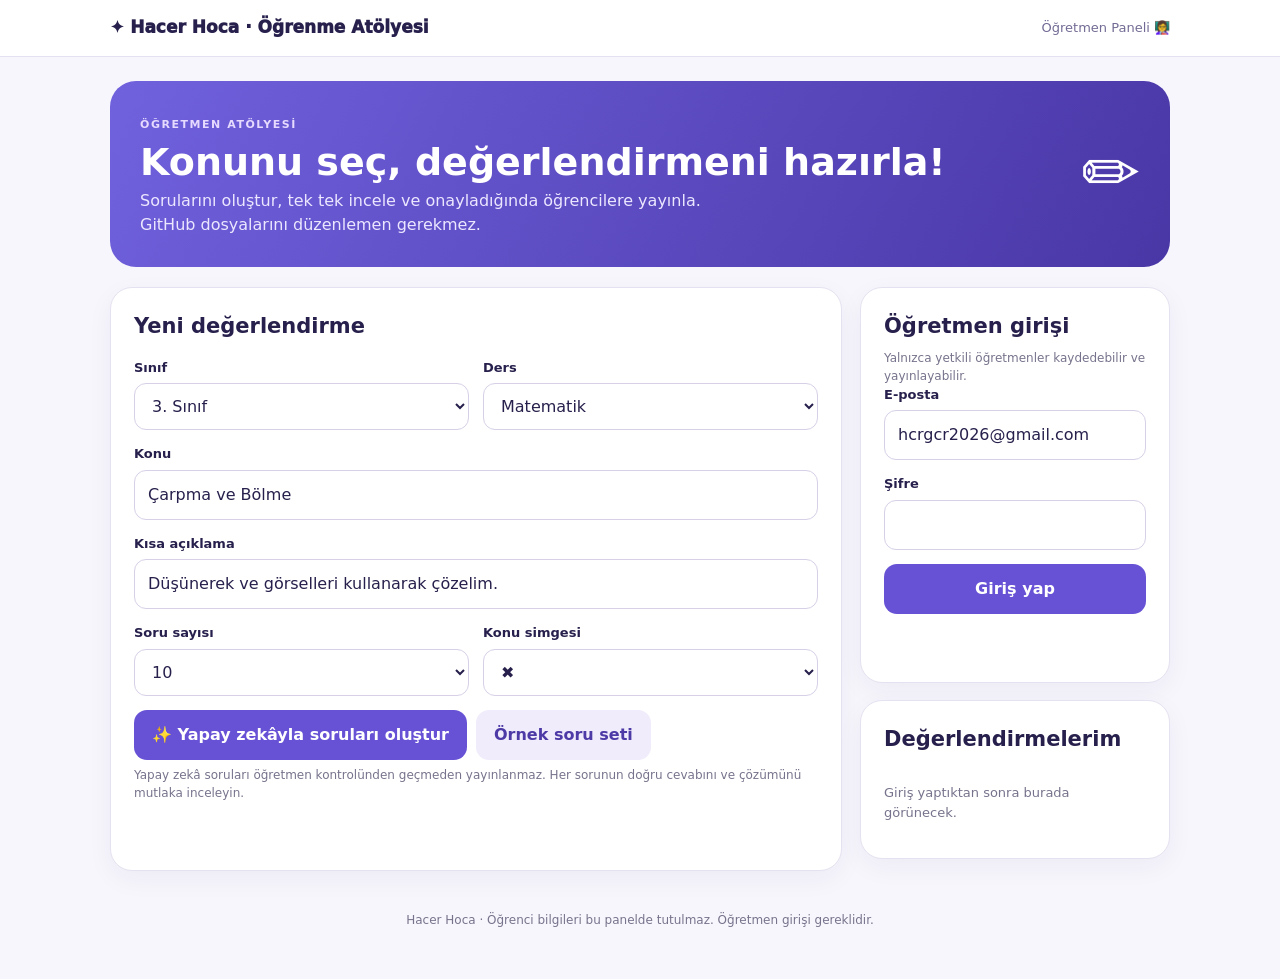
==== ogretmen/index.html @ 22d7fb42 "Add files via upload" ====
<!doctype html><html lang="tr"><head><meta charset="utf-8"><meta name="viewport" content="width=device-width,initial-scale=1"><title>Öğretmen Paneli · Hacer Hoca</title><link rel="stylesheet" href="../assets/panel.css"></head>
<body><header class="top"><div class="wrap"><a href="../index.html" class="logo">✦ Hacer Hoca · Öğrenme Atölyesi</a><span style="color:#736b95;font-size:13px">Öğretmen Paneli <span aria-hidden="true">👩‍🏫</span></span></div></header><main class="wrap">
<section class="hero"><div><span class="eyebrow">Öğretmen atölyesi</span><h1>Konunu seç, değerlendirmeni hazırla!</h1><p>Sorularını oluştur, tek tek incele ve onayladığında öğrencilere yayınla. GitHub dosyalarını düzenlemen gerekmez.</p></div><span class="hero-icon" aria-hidden="true">✏️</span></section>
<div id="config-warning" class="notice warn hidden" role="status">Bu ekranın tasarım önizlemesi çalışıyor. Canlı yayın için Railway API bağlantısı gerekiyor. Demo sorularını oluşturup önizleyebilirsin; yayın yapamazsın.</div>
<div class="columns"><section class="panel" aria-labelledby="create-title"><h2 id="create-title">Yeni değerlendirme</h2>
<div class="fields"><div class="field"><label for="grade">Sınıf</label><select id="grade"><option value="1">1. Sınıf</option><option value="2">2. Sınıf</option><option value="3" selected>3. Sınıf</option><option value="4">4. Sınıf</option></select></div><div class="field"><label for="subject">Ders</label><select id="subject"><option value="math">Matematik</option><option value="turkish">Türkçe</option><option value="life">Hayat Bilgisi</option><option value="science">Fen Bilimleri</option><option value="social">Sosyal Bilgiler</option></select></div></div>
<div class="field"><label for="topic">Konu</label><input id="topic" maxlength="110" value="Çarpma ve Bölme" placeholder="Örneğin: Çarpma ve Bölme"></div>
<div class="field"><label for="description">Kısa açıklama</label><input id="description" maxlength="300" value="Düşünerek ve görselleri kullanarak çözelim." placeholder="Öğrencilere görünen kısa açıklama"></div>
<div class="fields"><div class="field"><label for="count">Soru sayısı</label><select id="count"><option>10</option><option>15</option><option>20</option></select></div><div class="field"><label for="emoji">Konu simgesi</label><select id="emoji"><option>✖️</option><option>🍕</option><option>📘</option><option>🧩</option><option>🔬</option><option>🌈</option><option>⏰</option></select></div></div>
<div class="row"><button id="generate">✨ Yapay zekâyla soruları oluştur</button><button class="secondary" id="demo">Örnek soru seti</button></div><p class="hint">Yapay zekâ soruları öğretmen kontrolünden geçmeden yayınlanmaz. Her sorunun doğru cevabını ve çözümünü mutlaka inceleyin.</p>
<div id="editor-wrap" class="hidden"><h2 style="margin-top:25px">Soruları düzenle <span id="qcount" class="pill"></span></h2><div id="questions"></div><div class="toolbar"><button id="preview" class="secondary">👁 Öğrenci önizlemesi</button><button id="draft">Taslak kaydet</button><button id="publish">🚀 Yayınla</button></div></div>
<p id="work-status" class="status" role="status" aria-live="polite"></p></section>
<aside><section class="panel" style="margin-bottom:17px"><div class="row" style="justify-content:space-between"><h2 style="margin:0">Öğretmen girişi</h2><button id="logout" class="ghost hidden">Çıkış</button></div><div id="login-view"><p class="hint">Yalnızca yetkili öğretmenler kaydedebilir ve yayınlayabilir.</p><div class="field"><label for="email">E-posta</label><input id="email" type="email" autocomplete="username" value="hcrgcr2026@gmail.com" placeholder="E-posta adresi" required></div><div class="field"><label for="password">Şifre</label><input id="password" type="password" autocomplete="current-password" required></div><button id="login" style="width:100%">Giriş yap</button></div><div id="login-ok" class="hidden"><p class="notice" id="signed-user"></p><p class="hint">Hazırladığın sınavları burada kaydedip yayınlayabilirsin.</p></div><p id="login-status" class="status" role="status"></p></section>
<section class="panel"><h2>Değerlendirmelerim</h2><div id="my-list" class="list"><p class="muted" style="font-size:13px">Giriş yaptıktan sonra burada görünecek.</p></div></section></aside></div>
</main><footer class="footer">Hacer Hoca · Öğrenci bilgileri bu panelde tutulmaz. Öğretmen girişi gereklidir.</footer>
<script src="../config.js"></script><script src="../assets/api.js"></script><script src="./teacher.js"></script></body></html>
---- assets/panel.css ----
:root{--violet:#6752d5;--dark:#27204c;--muted:#77738c;--border:#e6e1f0;--bg:#f7f6fc;--green:#1f906d;--amber:#ab6600}*{box-sizing:border-box}body{margin:0;background:var(--bg);font-family:system-ui,-apple-system,Segoe UI,Arial,sans-serif;color:var(--dark);line-height:1.5}button,input,textarea,select{font:inherit}button,a,input,textarea,select{outline-offset:3px}button{cursor:pointer;border:0;border-radius:13px;padding:13px 18px;font-weight:800;background:var(--violet);color:#fff}button:disabled{opacity:.5;cursor:not-allowed}button.secondary{background:#f0ecfb;color:#4d3aa6}button.ghost{background:#fff;border:1px solid var(--border);color:var(--dark)}a{color:var(--violet);text-decoration:none}a:hover{text-decoration:underline}.wrap{width:min(100% - 26px,1060px);margin:auto}.top{background:#fff;border-bottom:1px solid var(--border);padding:15px 0}.top .wrap{display:flex;align-items:center;justify-content:space-between;gap:12px;flex-wrap:wrap}.logo{font-weight:950;color:var(--dark);font-size:17px}.hero{background:linear-gradient(118deg,#7061dd,#4937a6);color:#fff;border-radius:26px;padding:30px;margin-top:24px;display:flex;align-items:center;justify-content:space-between;gap:24px}.hero h1{font-size:clamp(24px,4vw,38px);line-height:1.13;margin:6px 0}.hero p{margin:0;color:#ece7ff;max-width:620px}.hero-icon{font-size:70px}.eyebrow{font-size:11px;font-weight:900;letter-spacing:.14em;text-transform:uppercase;color:#e6daff}.columns{display:grid;grid-template-columns:1fr 310px;gap:18px;margin:20px 0 40px;align-items:start}.panel{background:#fff;padding:23px;border:1px solid var(--border);border-radius:22px;box-shadow:0 8px 26px rgba(48,36,108,.05)}h2{font-size:21px;margin:0 0 15px}h3{font-size:16px;margin:0 0 10px}label{display:block;font-size:13px;font-weight:800;margin:0 0 6px}input,select,textarea{width:100%;border:1px solid #d7d0e7;border-radius:12px;background:#fff;color:var(--dark);padding:12px 13px;min-width:0}textarea{resize:vertical;min-height:75px}.fields{display:grid;grid-template-columns:1fr 1fr;gap:14px}.field{margin-bottom:14px}.row{display:flex;flex-wrap:wrap;gap:9px;align-items:center}.hint{font-size:12px;color:var(--muted);margin:6px 0 0}.notice{border-radius:13px;background:#f1eefb;padding:13px 15px;color:#4c4385;font-size:13px;margin:14px 0}.notice.warn{background:#fff5dc;color:#795000}.status{min-height:25px;font-size:13px;font-weight:700;margin:10px 0}.status.error{color:#b5364b}.status.good{color:#167a59}.question{border:1px solid var(--border);border-radius:15px;padding:15px;margin:13px 0;background:#fdfcff}.qhead{display:flex;align-items:center;justify-content:space-between;gap:10px;margin-bottom:13px}.pill{border-radius:99px;padding:5px 10px;background:#ebe6ff;color:#4f3aaa;font-size:12px;font-weight:900}.quest-grid{display:grid;grid-template-columns:1fr 1fr;gap:12px}.toolbar{display:flex;align-items:center;gap:10px;flex-wrap:wrap;margin-top:18px}.summary{background:#f8f7fd;border:1px solid var(--border);padding:13px;border-radius:13px;font-size:13px;margin:10px 0}.list{display:grid;gap:9px}.item{border:1px solid var(--border);border-radius:12px;padding:12px;display:grid;gap:8px}.item .title{font-weight:800}.item .sub{font-size:12px;color:var(--muted)}.item .buttons{display:flex;gap:6px;flex-wrap:wrap}.item button{font-size:12px;padding:7px 10px}.muted{color:var(--muted)}.hidden{display:none!important}.footer{font-size:12px;color:var(--muted);text-align:center;margin:30px auto 50px}.scorecard{display:flex;gap:10px;justify-content:center}.scorecard div{background:#f1edff;border-radius:12px;padding:12px;min-width:90px;text-align:center}.scorecard strong{display:block;font-size:25px;color:#5947bb}@media(max-width:760px){.columns{grid-template-columns:1fr}.hero-icon{font-size:46px}.hero{padding:23px;border-radius:20px}.panel{padding:16px}.fields,.quest-grid{grid-template-columns:1fr}}@media(max-width:355px){.hero-icon{display:none}.wrap{width:calc(100% - 18px)}}@media print{button,.top,.hero{display:none!important}body{background:white}.columns{display:block}.panel{box-shadow:none}}
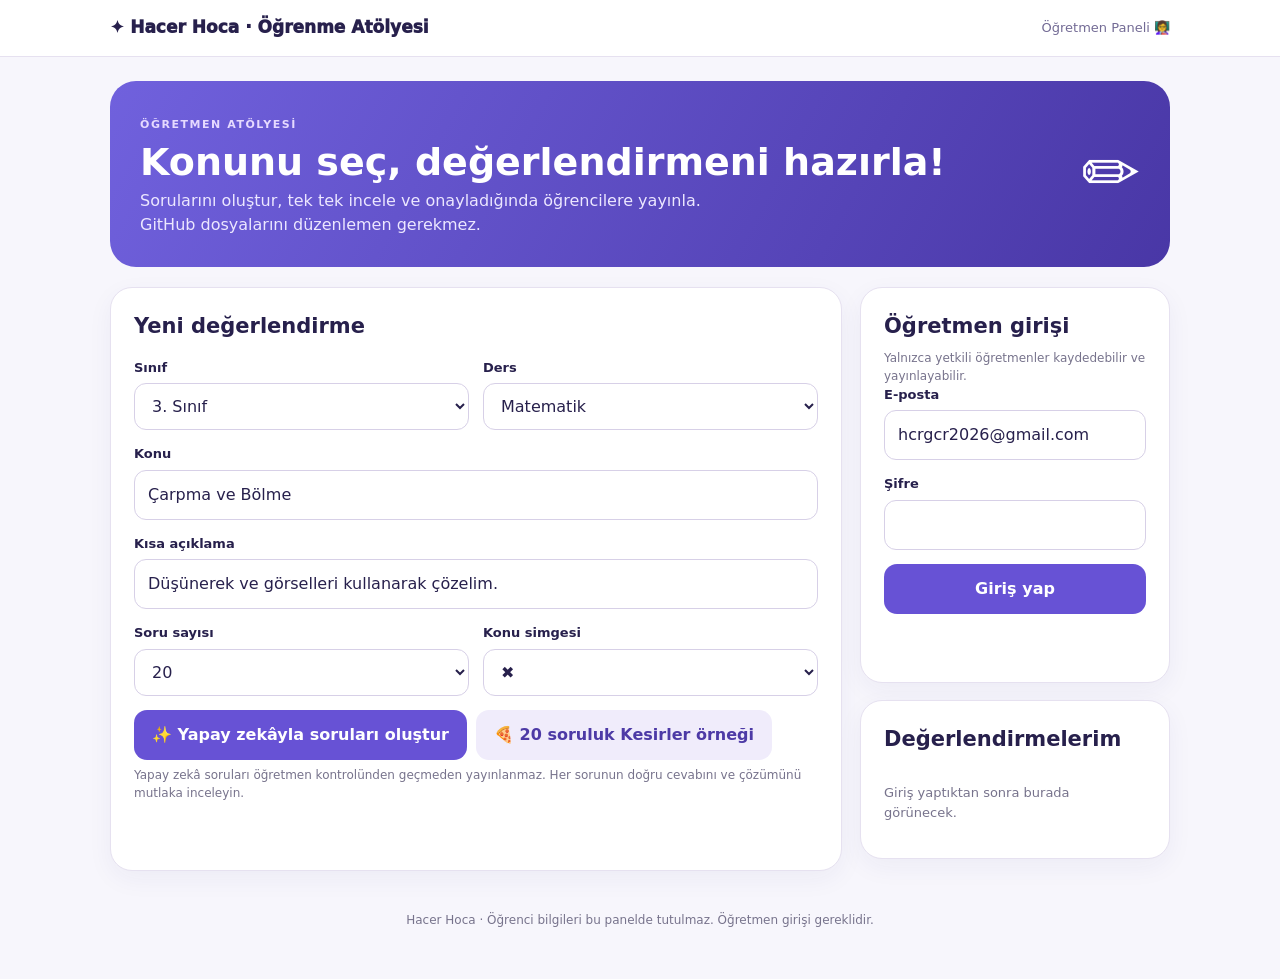
==== commit af2865ec: "Add files via upload" ====
--- a/ogretmen/index.html
+++ b/ogretmen/index.html
@@ -1,4 +1,4 @@
-<!doctype html><html lang="tr"><head><meta charset="utf-8"><meta name="viewport" content="width=device-width,initial-scale=1"><title>Öğretmen Paneli · Hacer Hoca</title><link rel="stylesheet" href="../assets/panel.css"></head>
+<!doctype html><html lang="tr"><head><meta charset="utf-8"><meta name="viewport" content="width=device-width,initial-scale=1"><title>Öğretmen Paneli · Hacer Hoca</title><link rel="stylesheet" href="../assets/panel.css"><style>details.question{padding:0}details.question summary{padding:14px;cursor:pointer;list-style:none}details.question .question-body{padding:14px;border-top:1px solid #eee}details.question summary::-webkit-details-marker{display:none}</style></head>
 <body><header class="top"><div class="wrap"><a href="../index.html" class="logo">✦ Hacer Hoca · Öğrenme Atölyesi</a><span style="color:#736b95;font-size:13px">Öğretmen Paneli <span aria-hidden="true">👩‍🏫</span></span></div></header><main class="wrap">
 <section class="hero"><div><span class="eyebrow">Öğretmen atölyesi</span><h1>Konunu seç, değerlendirmeni hazırla!</h1><p>Sorularını oluştur, tek tek incele ve onayladığında öğrencilere yayınla. GitHub dosyalarını düzenlemen gerekmez.</p></div><span class="hero-icon" aria-hidden="true">✏️</span></section>
 <div id="config-warning" class="notice warn hidden" role="status">Bu ekranın tasarım önizlemesi çalışıyor. Canlı yayın için Railway API bağlantısı gerekiyor. Demo sorularını oluşturup önizleyebilirsin; yayın yapamazsın.</div>
@@ -6,8 +6,8 @@
 <div class="fields"><div class="field"><label for="grade">Sınıf</label><select id="grade"><option value="1">1. Sınıf</option><option value="2">2. Sınıf</option><option value="3" selected>3. Sınıf</option><option value="4">4. Sınıf</option></select></div><div class="field"><label for="subject">Ders</label><select id="subject"><option value="math">Matematik</option><option value="turkish">Türkçe</option><option value="life">Hayat Bilgisi</option><option value="science">Fen Bilimleri</option><option value="social">Sosyal Bilgiler</option></select></div></div>
 <div class="field"><label for="topic">Konu</label><input id="topic" maxlength="110" value="Çarpma ve Bölme" placeholder="Örneğin: Çarpma ve Bölme"></div>
 <div class="field"><label for="description">Kısa açıklama</label><input id="description" maxlength="300" value="Düşünerek ve görselleri kullanarak çözelim." placeholder="Öğrencilere görünen kısa açıklama"></div>
-<div class="fields"><div class="field"><label for="count">Soru sayısı</label><select id="count"><option>10</option><option>15</option><option>20</option></select></div><div class="field"><label for="emoji">Konu simgesi</label><select id="emoji"><option>✖️</option><option>🍕</option><option>📘</option><option>🧩</option><option>🔬</option><option>🌈</option><option>⏰</option></select></div></div>
-<div class="row"><button id="generate">✨ Yapay zekâyla soruları oluştur</button><button class="secondary" id="demo">Örnek soru seti</button></div><p class="hint">Yapay zekâ soruları öğretmen kontrolünden geçmeden yayınlanmaz. Her sorunun doğru cevabını ve çözümünü mutlaka inceleyin.</p>
+<div class="fields"><div class="field"><label for="count">Soru sayısı</label><select id="count"><option>10</option><option>15</option><option selected>20</option></select></div><div class="field"><label for="emoji">Konu simgesi</label><select id="emoji"><option>✖️</option><option>🍕</option><option>📘</option><option>🧩</option><option>🔬</option><option>🌈</option><option>⏰</option></select></div></div>
+<div class="row"><button id="generate">✨ Yapay zekâyla soruları oluştur</button><button class="secondary" id="demo">🍕 20 soruluk Kesirler örneği</button></div><p class="hint">Yapay zekâ soruları öğretmen kontrolünden geçmeden yayınlanmaz. Her sorunun doğru cevabını ve çözümünü mutlaka inceleyin.</p>
 <div id="editor-wrap" class="hidden"><h2 style="margin-top:25px">Soruları düzenle <span id="qcount" class="pill"></span></h2><div id="questions"></div><div class="toolbar"><button id="preview" class="secondary">👁 Öğrenci önizlemesi</button><button id="draft">Taslak kaydet</button><button id="publish">🚀 Yayınla</button></div></div>
 <p id="work-status" class="status" role="status" aria-live="polite"></p></section>
 <aside><section class="panel" style="margin-bottom:17px"><div class="row" style="justify-content:space-between"><h2 style="margin:0">Öğretmen girişi</h2><button id="logout" class="ghost hidden">Çıkış</button></div><div id="login-view"><p class="hint">Yalnızca yetkili öğretmenler kaydedebilir ve yayınlayabilir.</p><div class="field"><label for="email">E-posta</label><input id="email" type="email" autocomplete="username" value="hcrgcr2026@gmail.com" placeholder="E-posta adresi" required></div><div class="field"><label for="password">Şifre</label><input id="password" type="password" autocomplete="current-password" required></div><button id="login" style="width:100%">Giriş yap</button></div><div id="login-ok" class="hidden"><p class="notice" id="signed-user"></p><p class="hint">Hazırladığın sınavları burada kaydedip yayınlayabilirsin.</p></div><p id="login-status" class="status" role="status"></p></section>
